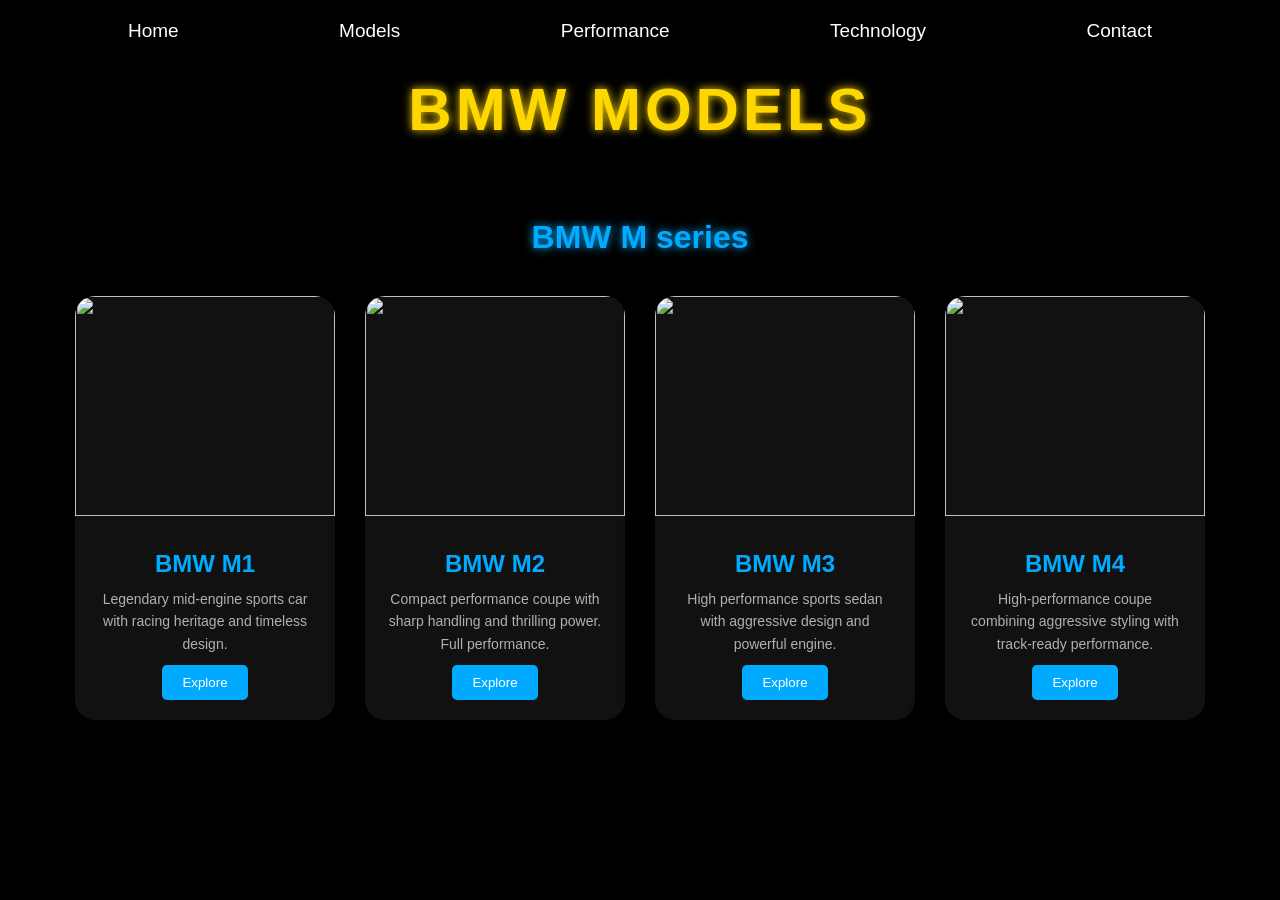
==== model.html @ 36b6ac47 "Add files via upload" ====
<!DOCTYPE html>
<html lang="en">
<head>
    <meta charset="UTF-8">
    <meta name="viewport" content="width=device-width, initial-scale=1.0">
    <title>BMW Models</title>
    <link rel="stylesheet" href="model.css">
    <link rel="stylesheet" href="style.css">
</head>
<body>
   <div class="background">  </div>
   
   <nav>
    
  </div>
      <ul>
        <li><a href="index.html">Home</a></li>
        <li><a href="#models">Models</a></li>
        <li><a href="#performance">Performance</a></li>
        <li><a href="technology.html">Technology</a></li>
        <li><a href="registration.html">Contact</a></li>
      </ul>
    </nav>
   
    <header>
BMW MODELS
</header>
<h1>BMW M series</h1>
<div class="container">



<div class="card">
<img src="src/BMW-m1.avif">
<div class="card-content">
<h2>BMW M1</h2>
<p>Legendary mid-engine sports car with racing heritage and timeless design. </p>
<a href="https://www.classic-trader.com/uk/cars/listing/bmw/m1/m1/1980/449571" title="Buy Now" target="_self">
<button>Explore</button></a>
</div>
</div>

<div class="card">
<img src="src/BMW-m2.webp">
<div class="card-content">
<h2>BMW M2</h2>
<p>Compact performance coupe with sharp handling and thrilling power. Full performance.</p>
<a href="https://configure.bmw.ca/en_CA/configure/G87/2622/FMAMM,P0475,S01CR,S01E6,S01MB,S0248,S02T4,S02TB,S02VB,S02VC,S02VF,S0302,S0322,S03AG,S0430,S0431,S043A,S0459,S0488,S0493,S0494,S04GQ,S04NE,S04P6,S04UR,S0508,S0534,S0544,S0548,S05AC,S05AS,S05AV,S05DC,S05DS,S0645,S0655,S0676,S06AC,S06AE,S06AK,S06C4,S06PA,S06U2,S06VB,S06WC,S0712,S0760,S0775,S0823,S0838,S0845,S0853,S08KL,S08R9,S08SM,S08WMhttps://configure.bmw.ca/en_CA/configure/G42/2621/FKHSW,P0300,S01CB,S01CR,S01HZ,S02T4,S02TB,S02VB,S02VC,S02VL,S0302,S0322,S03AG,S03M1,S0430,S0431,S0459,S0493,S0494,S04LN,S04NE,S04UR,S0508,S0534,S0544,S0548,S05AC,S05AS,S05AV,S05DC,S05DS,S0645,S0655,S0676,S06AC,S06AE,S06AK,S06C4,S06PA,S06U2,S06VB,S06WC,S0704,S0715,S0754,S0760,S0775,S0823,S0838,S0840,S0842,S0845,S0853,S08KL,S08R9,S08SM,S08WM" title="Buy now" target="_self">
<button>Explore</button></a>
</div>
</div>

<div class="card">
<img src="src/BMW M3.avif">
<div class="card-content">
<h2>BMW M3</h2>
<p>High performance sports sedan with aggressive design and powerful engine.</p>
<a href="https://www.bmwusa.com/build-your-own.html#/studio/a07ijggy/exterior/color" title="buy now" target="_self">
<button>Explore</button></a>
</div>
</div>

<div class="card">
<img src="src/BMW-M4.avif">
<div class="card-content">
<h2>BMW M4</h2>
<p>High-performance coupe combining aggressive styling with track-ready performance.</p>
<a href="https://configure.bmw.ca/en_CA/configure/G82/2748/FLKSW,P0475,S01CB,S01T6,S0248,S02T4,S02VB,S02VC,S02VF,S0302,S0316,S0322,S03AG,S0430,S0431,S0459,S0488,S0493,S0494,S04GQ,S04NE,S04NW,S04P6,S04U0,S0508,S0534,S0544,S0548,S0552,S05AC,S05AL,S05AP,S05AS,S05AV,S05DS,S0645,S0655,S06AC,S06AE,S06AK,S06C4,S06NX,S06PA,S06U2,S06VB,S06WC,S0712,S0760,S0775,S07M9,S0823,S0838,S0845,S0853,S08EK,S08KL,S08R9,S08SM,S08WM,S0925,S0Z7F" title="Buy Now" target="_self">
<button>Explore</button></a>
</div>
</div>

</div>

  
</body>
</html>
---- model.css ----
header {
    font-family: 'Barlow Condensed', sans-serif;
    font-weight: 900;
    font-size: 60px;
    letter-spacing: 4px;
    text-transform: uppercase;
    padding: 75px;
    text-align: center;
    color: #FFD700; 
    text-shadow: 0 0 10px #FFD700;
}

.container{
    display:flex;
    flex-wrap:wrap;
    justify-content:center;
    gap:30px;
    padding:40px;
}

.card{
    background:#111;
    width:260px;
    border-radius:10px;
    overflow:hidden;
    transition:0.3s;
    box-shadow:0 0 10px rgba(0,0,0,0.6);
}

.card:hover{
    transform:scale(1.05);
    box-shadow:0 0 20px #00aaff;
}

.card img{
    width:100%;
    height:160px;
    object-fit:cover;
}

.card-content{
    padding:20px;
    text-align:center;
}

.card-content h2{
    margin:10px 0;
    color:#00aaff;
}

.card-content p{
    font-size:14px;
    color:#ccc;
}

button{
    margin-top:10px;
    padding:10px 20px;
    border:none;
    background:#00aaff;
    color:white;
    border-radius:5px;
    cursor:pointer;
}

button:hover{
    background:#008ecc;
}
.background{
    position: fixed;
    top: -10px;
    left: -10px;
    width: calc(100% + 20px);
    height: calc(100% + 20px);
    background-image: url('src/BMW-model.jpg');
    background-size: cover;
    background-position: center;
    filter: blur(4px) brightness(0.6);
    z-index: -1;
}

h1{
    text-align: center;
    color: #00aaff;
    text-shadow: 0 0 10px  #00aaff;
}
---- style.css ----
* {
  margin: 0;
  padding: 0;
  box-sizing: border-box;
  font-family: "Montserrat", sans-serif;
}

body {
  color: white;
  background: black;
}
.hero {
  position: relative;
  height: 100vh;
  display: flex;
  justify-content: center;
  align-items: center;
  text-align: center;
  overflow: hidden;
}
nav{
  position: fixed;
  top: 0;
  left: 0;
  width: 100%;
  padding: 20px 10%;
  display: flex;
  justify-content: space-between;
  align-items: center;
  z-index: 1000;
  background: rgba(0, 0, 0, 0.5);
  backdrop-filter: blur(10px);
}
nav ul {
  width: 100%;
  display: flex;
  gap: 30px;
  justify-content: space-between;
}
nav ul li {
  list-style: none;
}
nav ul li a {
  color: white;
  text-decoration: none;
  font-weight: 500;
 font-size: 19px;
 display: inline-block;
  transition: color 0.3s ease, transform 0.3s ease;
}
nav ul li a:hover {
  color: #ff4081;
  transform: scale(1.1);
}


.hero::before {
  content: "";
  position: absolute;
  top: 0;
  left: 0;
  width: 100%;
  height: 100%;
  background: url("https://images.unsplash.com/photo-1617531653332-bd46c24f2068?q=80&w=2070&auto=format&fit=crop")
    center/cover no-repeat;
  filter: blur(6px) brightness(0.6);
  transform: scale(1.1);
}

.hero-content {
  position: relative;
  z-index: 2;
}

.hero-content h1{
  margin-left: 40px;
}

.logo {
  z-index: 99;
  width: 170px;
  margin: auto;
  display: block;
  position: relative;
  top: -13px;
  pointer-events: none;
}


.hero h1 {
  font-size: 120px;
  font-weight: 900;
  letter-spacing: 15px;
  margin-top: -60px;
  text-shadow: 0 0 40px rgba(255, 255, 255, 0.4);
}

.hero p {
  max-width: 700px;
  margin: 20px auto;
  font-size: 18px;
  opacity: 0.9;
}

.section {
  padding: 80px 10%;
  animation: fadein linear;
}

.section h2 {
  font-size: 40px;
  margin-bottom: 40px;
  text-align: center;
  animation: textfadein linear;
  animation-timeline: view();
  animation-range: entry 0% cover 25%;
}

@keyframes textfadein {
  from {
    opacity: 0;
    scale: 0.5;
  }
  to {
    opacity: 1;
    scale: 1;
  }
}

.parts-grid {
  display: grid;
  grid-template-columns: repeat(3, 1fr);
  grid-template-rows: auto auto;
  gap: 30px;
  grid-template-areas:
    "grid1 grid2 grid3"
    "grid4 grid4 grid4"
    ;
}


.card {
  background: #111;
  border-radius: 20px;
  overflow: hidden;
  box-shadow: 0 10px 30px rgba(0, 0, 0, 0.6);
  transition: 0.3s;
  animation: fadein linear;
  animation-timeline: view();
  animation-range: entry 0% cover 40%;
}
@keyframes fadein {
  from {
    opacity: 0;
    scale: 0.5;
  }
  to {
    opacity: 1;
    scale: 1;
  }
}

.card:hover {
  transform: translateY(-10px) scale(1.02);
}

.card img {
  width: 100%;
  height: 220px;
  object-fit: cover;
}

.card-content {
  padding: 20px;
}

.card-content h3 {
  margin-bottom: 10px;
}

.card-content p {
  opacity: 0.85;
  font-size: 14px;
  line-height: 1.6;
}

.bhanja{
  margin-top: 20px;
  filter: brightness(1);
  color: red;
  text-shadow: 0 0 10px #00aaff;
  text-align: center;
  font-size: 20px;
}

footer {
  text-align: center;
  padding: 30px;
  background: #050505;
  opacity: 0.7;
}
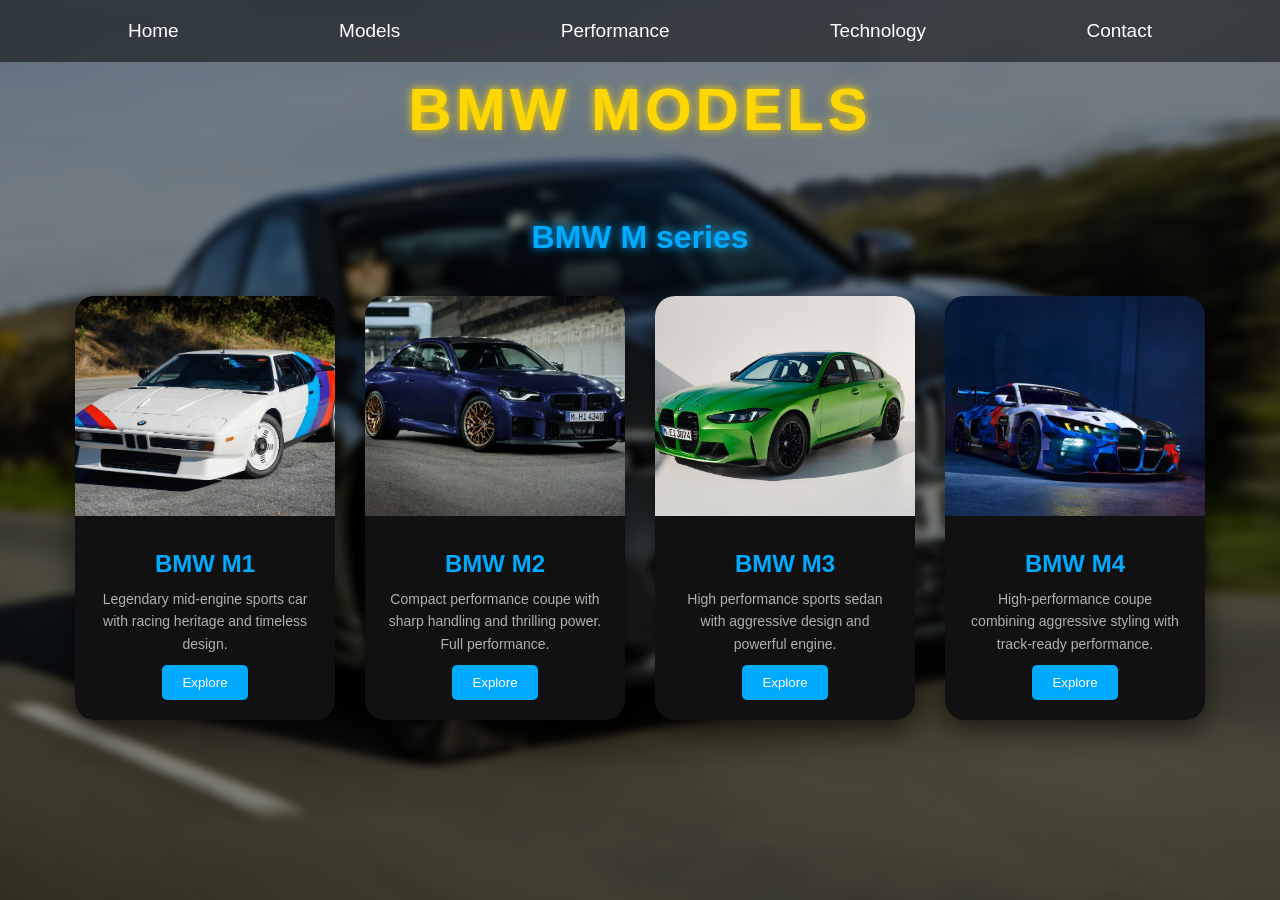
==== commit c623014c: "Update model.html" ====
--- a/model.html
+++ b/model.html
@@ -6,6 +6,7 @@
     <title>BMW Models</title>
     <link rel="stylesheet" href="model.css">
     <link rel="stylesheet" href="style.css">
+    <link rel="icon" type="image/png" href="src/logo-web__1_-removebg-preview.png">
 </head>
 <body>
    <div class="background">  </div>
@@ -74,4 +75,4 @@
 
   
 </body>
-</html>+</html>
